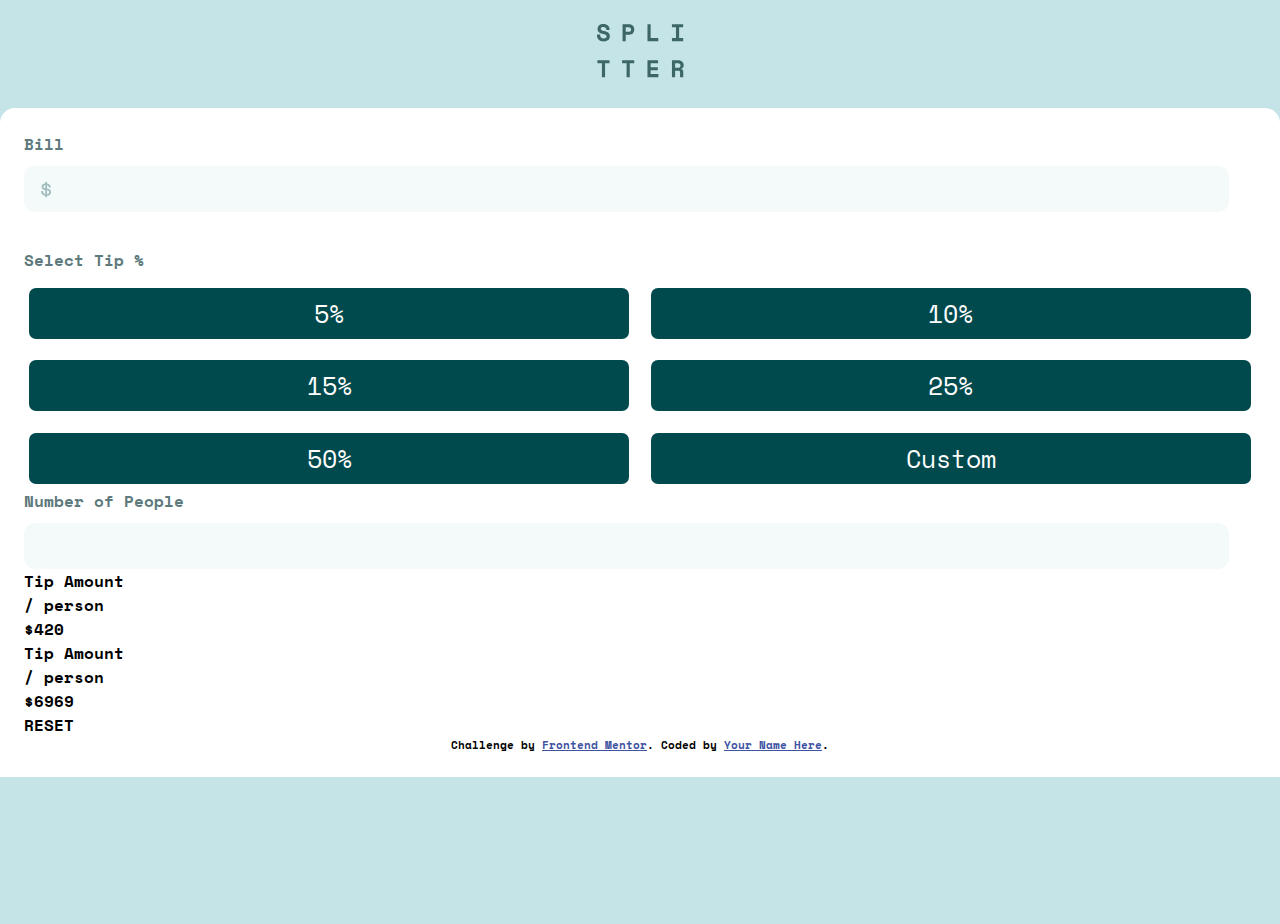
==== frontend mentor/tip calculator/index.html @ 096acacd "added additional styles" ====
<!DOCTYPE html>
<html lang="en">

<head>
  <meta charset="UTF-8">
  <meta name="viewport" content="width=device-width, initial-scale=1.0">
  <!-- displays site properly based on user's device -->

  <link rel="icon" type="image/png" sizes="32x32" href="./images/favicon-32x32.png">

  <title>Frontend Mentor | Tip calculator app</title>

  <!-- Feel free to remove these styles or customise in your own stylesheet 👍 -->
  <style>
    .attribution {
      font-size: 11px;
      text-align: center;
    }

    .attribution a {
      color: hsl(228, 45%, 44%);
    }
    
  </style>
  <link rel="preconnect" href="https://fonts.googleapis.com">
  <link rel="preconnect" href="https://fonts.gstatic.com" crossorigin>
  <link href="https://fonts.googleapis.com/css2?family=Space+Mono:wght@700&display=swap" rel="stylesheet">
  
  <link rel="stylesheet" href="./style.css">
</head>

<body>
  <div class="logo"><img src="./images/logo.svg" alt=""></div>
  
  <div class="container">
    
    <div class="upper">
      <label for="">Bill</label>
      <input class="bill-input" type="number">
      <label for="">Select Tip %</label>
      <div class="buttons">
        <button>5%</button>
        <button>10%</button>
        <button>15%</button>
        <button>25%</button>

        <button>50%</button>
        <button>Custom</button>
      </div>
      <div class="people-section">
        <label for="">Number of People</label>
        <input class="people-input" type="number">
      </div>
    </div>


    <div class="lower">
      <div class="tipAmount"> 
        <div class="text">
          <p>Tip Amount</p>
          <p>/ person </p>
        </div>
        <div class="amount">$420</div>
      </div>
      
      <div class="total">
        <div class="text"> 
          <p>Tip Amount</p>
          <p>/ person </p>
        </div>
        <div class="amount">$6969</div>
        <div class="reset">RESET</div>
      </div>
      


    </div>


  <div class="attribution">
    Challenge by <a href="https://www.frontendmentor.io?ref=challenge" target="_blank">Frontend Mentor</a>.
    Coded by <a href="#">Your Name Here</a>.
  
  </div>
  <!-- <script src="script.js"></script> -->
</body>

</html>
---- frontend mentor/tip calculator/style.css ----
* {
    margin: 0;
    padding: 0;
}

body {
    height: 100vh;
    width: 100%;
    background-color: hsl(185, 41%, 84%);
    font-family: "Space Mono", monospace;
    font-weight: 700;
}

.logo {
    text-align: center;
    margin-top: 1.5rem;
    margin-bottom: 1.5rem;
}

.container {
    background-color: white;
    border-radius: 15px 15px 0 0;
    display: flex;
    flex-direction: column;
    padding: 1.5rem;
}

label {
    color: hsl(186, 14%, 43%);
}

input {
    border: none;
    outline: none;
    background-color: hsl(189, 41%, 97%);
    padding: 5px;
    width: 97%;
    background-position: 17px 15px;
    font-size: 24px;
    text-align: right;
    background-repeat: no-repeat;
    font-family: "Space Mono";
    border-radius: 0.7rem;
    margin-top: 10px;
    /* font-weight: bolder; */
}

.bill-input {
    background-image: url("images/icon-dollar.svg");
    margin-bottom: 36px;
}

.buttons {
    display: grid;
    grid-template-columns: 1fr 1fr;
    margin-top: 0.7rem;
    column-gap: .7rem;
    row-gap: .7rem;
}

button {
    background-color: hsl(183, 100%, 15%);
    margin: 5px;
    border-radius: 7px;
    font-size: 25px;
    font-family: "Space Mono";
    color: white;
    border: none;
    padding: 7px 0;

}
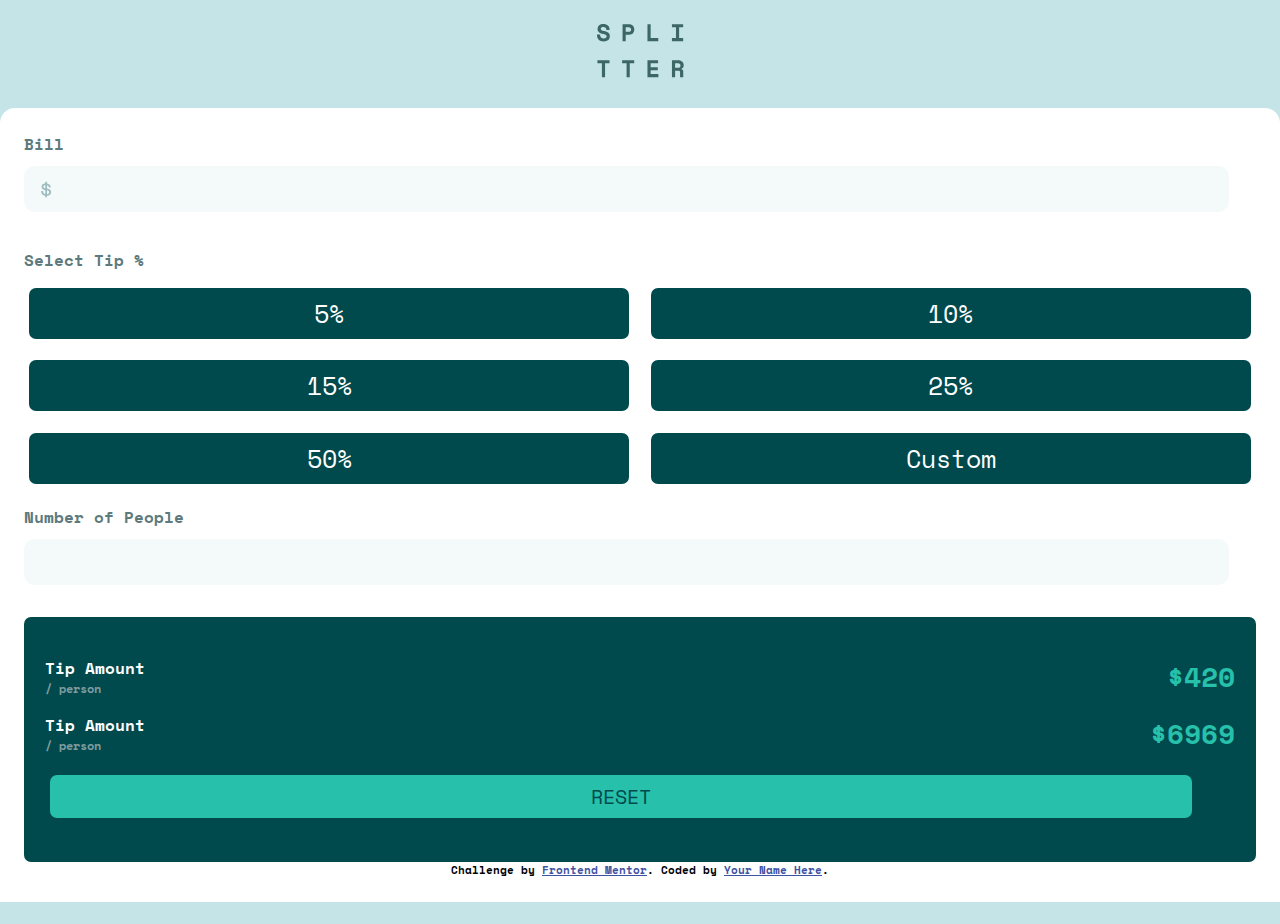
==== commit cb12a118: "mobile almost done" ====
--- a/frontend mentor/tip calculator/index.html
+++ b/frontend mentor/tip calculator/index.html
@@ -55,10 +55,10 @@
 
 
     <div class="lower">
-      <div class="tipAmount"> 
+      <div class="tip-amount"> 
         <div class="text">
           <p>Tip Amount</p>
-          <p>/ person </p>
+          <p class="person">/ person </p>
         </div>
         <div class="amount">$420</div>
       </div>
@@ -66,11 +66,12 @@
       <div class="total">
         <div class="text"> 
           <p>Tip Amount</p>
-          <p>/ person </p>
+          <p class="person">/ person </p>
         </div>
         <div class="amount">$6969</div>
-        <div class="reset">RESET</div>
+        
       </div>
+      <button class="reset">RESET</button>
       
 
 
--- a/frontend mentor/tip calculator/style.css
+++ b/frontend mentor/tip calculator/style.css
@@ -56,6 +56,7 @@
     margin-top: 0.7rem;
     column-gap: .7rem;
     row-gap: .7rem;
+    margin-bottom: 1rem;
 }
 
 button {
@@ -67,5 +68,45 @@
     color: white;
     border: none;
     padding: 7px 0;
+    cursor: pointer;
+}
 
+.people-input {
+    background-image: url(/images/icon-person.svg);
+}
+
+.lower {
+    background-color: hsl(183, 100%, 15%);
+    border-radius: 7px;
+    margin-top: 2rem;
+    color: white;
+    padding: 39px 21px;
+}
+
+.tip-amount,
+.total {
+    display: flex;
+    justify-content: space-between;
+    margin-bottom: 1rem;
+    align-items: center;
+}
+
+.person {
+    color: hsl(184, 14%, 56%);
+    font-size: 12px;
+
+}
+
+.amount {
+    font-size: 28px;
+    color: hsl(172, 67%, 45%);
+}
+
+.reset {
+    text-align: center;
+    font-size: 20px;
+    background-color: hsl(172, 67%, 45%);
+    color: hsl(183, 100%, 15%);
+    width: 96%;
+    /* padding: 9px 0 9px 0; */
 }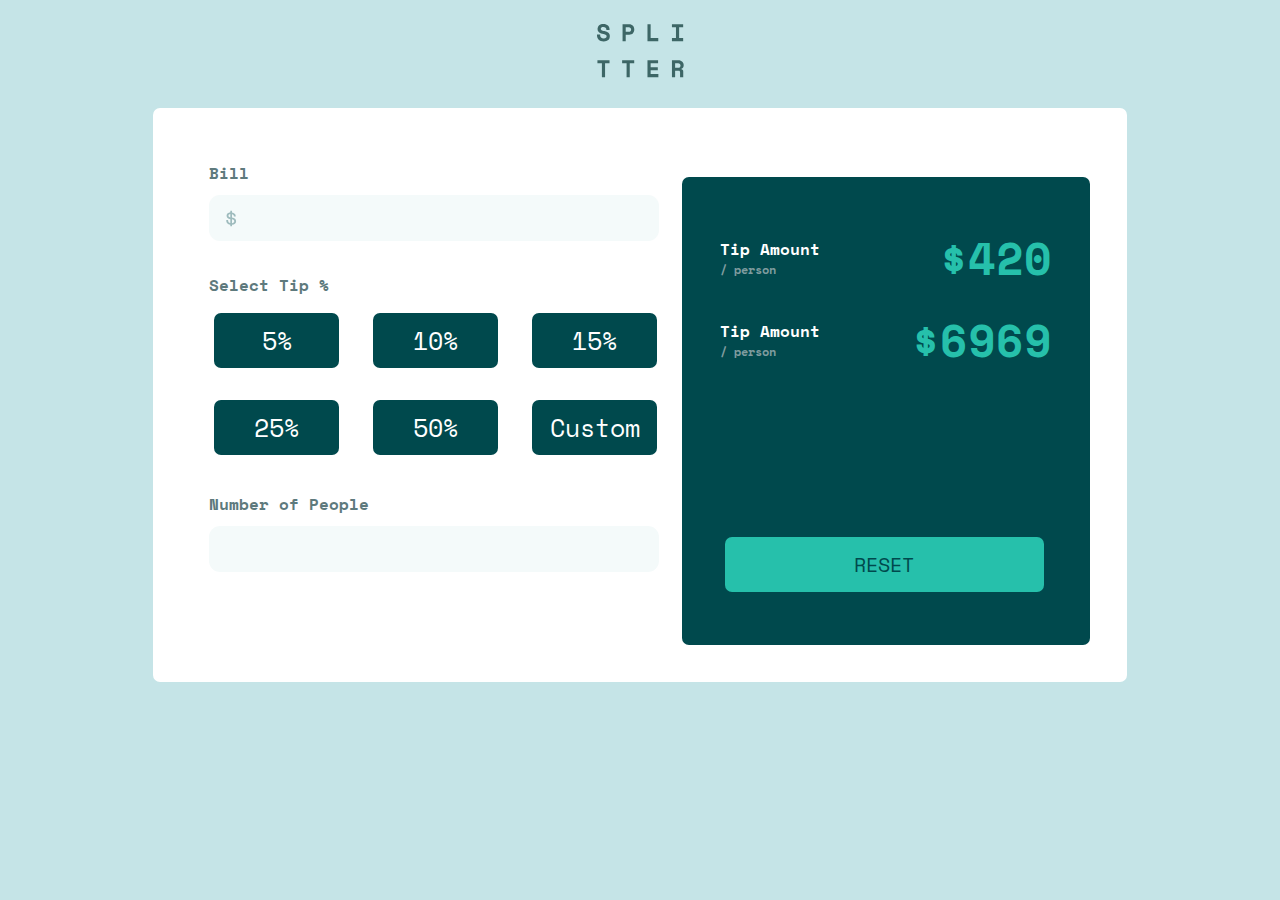
==== commit b2053e30: "portrait layout started" ====
--- a/frontend mentor/tip calculator/index.html
+++ b/frontend mentor/tip calculator/index.html
@@ -1,89 +1,86 @@
 <!DOCTYPE html>
 <html lang="en">
+  <head>
+    <meta charset="UTF-8" />
+    <meta name="viewport" content="width=device-width, initial-scale=1.0" />
+    <!-- displays site properly based on user's device -->
 
-<head>
-  <meta charset="UTF-8">
-  <meta name="viewport" content="width=device-width, initial-scale=1.0">
-  <!-- displays site properly based on user's device -->
+    <link
+      rel="icon"
+      type="image/png"
+      sizes="32x32"
+      href="./images/favicon-32x32.png"
+    />
 
-  <link rel="icon" type="image/png" sizes="32x32" href="./images/favicon-32x32.png">
+    <title>Frontend Mentor | Tip calculator app</title>
 
-  <title>Frontend Mentor | Tip calculator app</title>
+    <!-- Feel free to remove these styles or customise in your own stylesheet 👍 -->
+    <style>
+      .attribution {
+        font-size: 11px;
+        text-align: center;
+      }
 
-  <!-- Feel free to remove these styles or customise in your own stylesheet 👍 -->
-  <style>
-    .attribution {
-      font-size: 11px;
-      text-align: center;
-    }
+      .attribution a {
+        color: hsl(228, 45%, 44%);
+      }
+    </style>
+    <link rel="preconnect" href="https://fonts.googleapis.com" />
+    <link rel="preconnect" href="https://fonts.gstatic.com" crossorigin />
+    <link
+      href="https://fonts.googleapis.com/css2?family=Space+Mono:wght@700&display=swap"
+      rel="stylesheet"
+    />
 
-    .attribution a {
-      color: hsl(228, 45%, 44%);
-    }
-    
-  </style>
-  <link rel="preconnect" href="https://fonts.googleapis.com">
-  <link rel="preconnect" href="https://fonts.gstatic.com" crossorigin>
-  <link href="https://fonts.googleapis.com/css2?family=Space+Mono:wght@700&display=swap" rel="stylesheet">
-  
-  <link rel="stylesheet" href="./style.css">
-</head>
+    <link rel="stylesheet" href="./style.css" />
+  </head>
 
-<body>
-  <div class="logo"><img src="./images/logo.svg" alt=""></div>
-  
-  <div class="container">
-    
-    <div class="upper">
-      <label for="">Bill</label>
-      <input class="bill-input" type="number">
-      <label for="">Select Tip %</label>
-      <div class="buttons">
-        <button>5%</button>
-        <button>10%</button>
-        <button>15%</button>
-        <button>25%</button>
+  <body>
+    <div class="logo"><img src="./images/logo.svg" alt="" /></div>
 
-        <button>50%</button>
-        <button>Custom</button>
+    <div class="container">
+      <div class="upper">
+        <label for="">Bill</label>
+        <input class="bill-input" type="number" />
+        <label for="">Select Tip %</label>
+        <div class="buttons">
+          <button>5%</button>
+          <button>10%</button>
+          <button>15%</button>
+          <button>25%</button>
+
+          <button>50%</button>
+          <button>Custom</button>
+        </div>
+        <div class="people-section">
+          <label for="">Number of People</label>
+          <input class="people-input" type="number" />
+        </div>
       </div>
-      <div class="people-section">
-        <label for="">Number of People</label>
-        <input class="people-input" type="number">
+
+      <div class="lower">
+        <div class="tip-amount">
+          <div class="text">
+            <p>Tip Amount</p>
+            <p class="person">/ person</p>
+          </div>
+          <div class="amount">$420</div>
+        </div>
+
+        <div class="total">
+          <div class="text">
+            <p>Tip Amount</p>
+            <p class="person">/ person</p>
+          </div>
+          <div class="amount">$6969</div>
+        </div>
+        <button class="reset">RESET</button>
       </div>
+
+      <!-- <div class="attribution">
+    Challenge by <a href="https://www.frontendmentor.io?ref=challenge" target="_blank">Frontend Mentor</a>.
+    Coded by <a href="#">Your Name Here</a>. -->
     </div>
-
-
-    <div class="lower">
-      <div class="tip-amount"> 
-        <div class="text">
-          <p>Tip Amount</p>
-          <p class="person">/ person </p>
-        </div>
-        <div class="amount">$420</div>
-      </div>
-      
-      <div class="total">
-        <div class="text"> 
-          <p>Tip Amount</p>
-          <p class="person">/ person </p>
-        </div>
-        <div class="amount">$6969</div>
-        
-      </div>
-      <button class="reset">RESET</button>
-      
-
-
-    </div>
-
-
-  <div class="attribution">
-    Challenge by <a href="https://www.frontendmentor.io?ref=challenge" target="_blank">Frontend Mentor</a>.
-    Coded by <a href="#">Your Name Here</a>.
-  
-  </div>
-  <!-- <script src="script.js"></script> -->
-</body>
-
-</html>+    <!-- <script src="script.js"></script> -->
+  </body>
+</html>
--- a/frontend mentor/tip calculator/style.css
+++ b/frontend mentor/tip calculator/style.css
@@ -109,4 +109,85 @@
     color: hsl(183, 100%, 15%);
     width: 96%;
     /* padding: 9px 0 9px 0; */
+}
+
+@media only screen and (min-width:1000px) {
+
+    body {
+        display: flex;
+        flex-direction: column;
+        align-items: center;
+    }
+
+    .container {
+        width: 900px;
+        flex-direction: row;
+        border-radius: 7px;
+        padding: 2.3rem;
+        height: 500px;
+        justify-content: space-between;
+    }
+
+    /* input {} */
+
+    .upper {
+        margin-top: 1rem;
+        margin-left: 1.2rem;
+        /* display: flex;
+        flex-direction: column; */
+        /* margin-bottom: 3.2rem; */
+    }
+
+    .bill-input {
+        margin-bottom: 2rem;
+
+    }
+
+    .people-input {
+        margin-bottom: 2rem;
+    }
+
+    .buttons {
+        grid-template-columns: 135px 135px 135px;
+        row-gap: 1.4rem;
+        column-gap: 1.5em;
+        margin-bottom: 2rem;
+    }
+
+    button {
+        height: 55px;
+
+    }
+
+    .lower {
+        /* width: auto; */
+        padding: 48px 38px;
+        margin-left: 20px;
+        display: flex;
+        flex-direction: column;
+        align-content: space-between;
+        width: 400px;
+    }
+
+    .amount {
+        font-size: 45px;
+    }
+
+    .upper {}
+
+    .reset {
+        margin-top: auto;
+    }
+
+
+
+
+
+
+
+
+
+
+
+
 }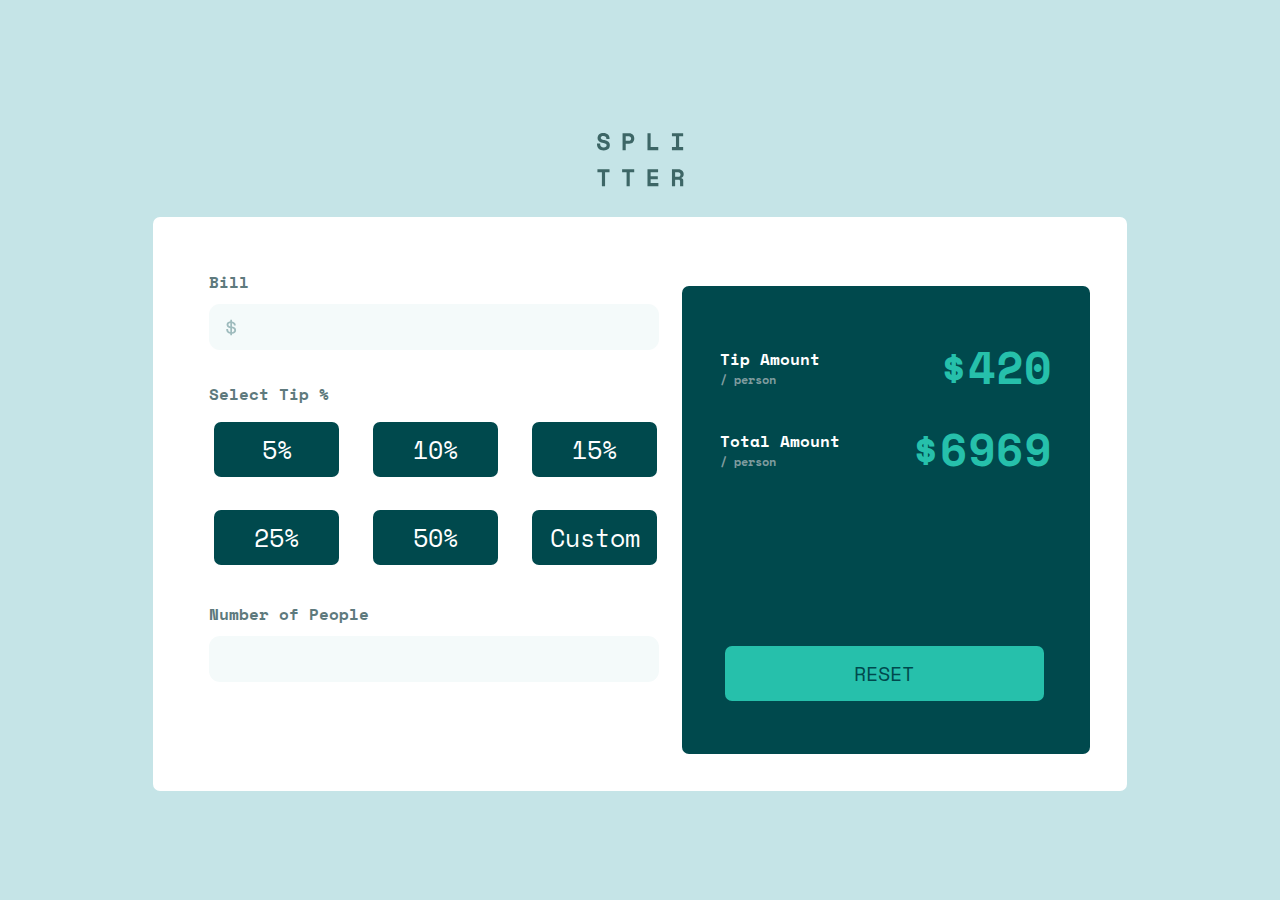
==== commit 3c49ed66: "fixed html" ====
--- a/frontend mentor/tip calculator/index.html
+++ b/frontend mentor/tip calculator/index.html
@@ -69,7 +69,7 @@
 
         <div class="total">
           <div class="text">
-            <p>Tip Amount</p>
+            <p>Total Amount</p>
             <p class="person">/ person</p>
           </div>
           <div class="amount">$6969</div>
--- a/frontend mentor/tip calculator/style.css
+++ b/frontend mentor/tip calculator/style.css
@@ -117,6 +117,9 @@
         display: flex;
         flex-direction: column;
         align-items: center;
+        justify-content: center;
+
+
     }
 
     .container {
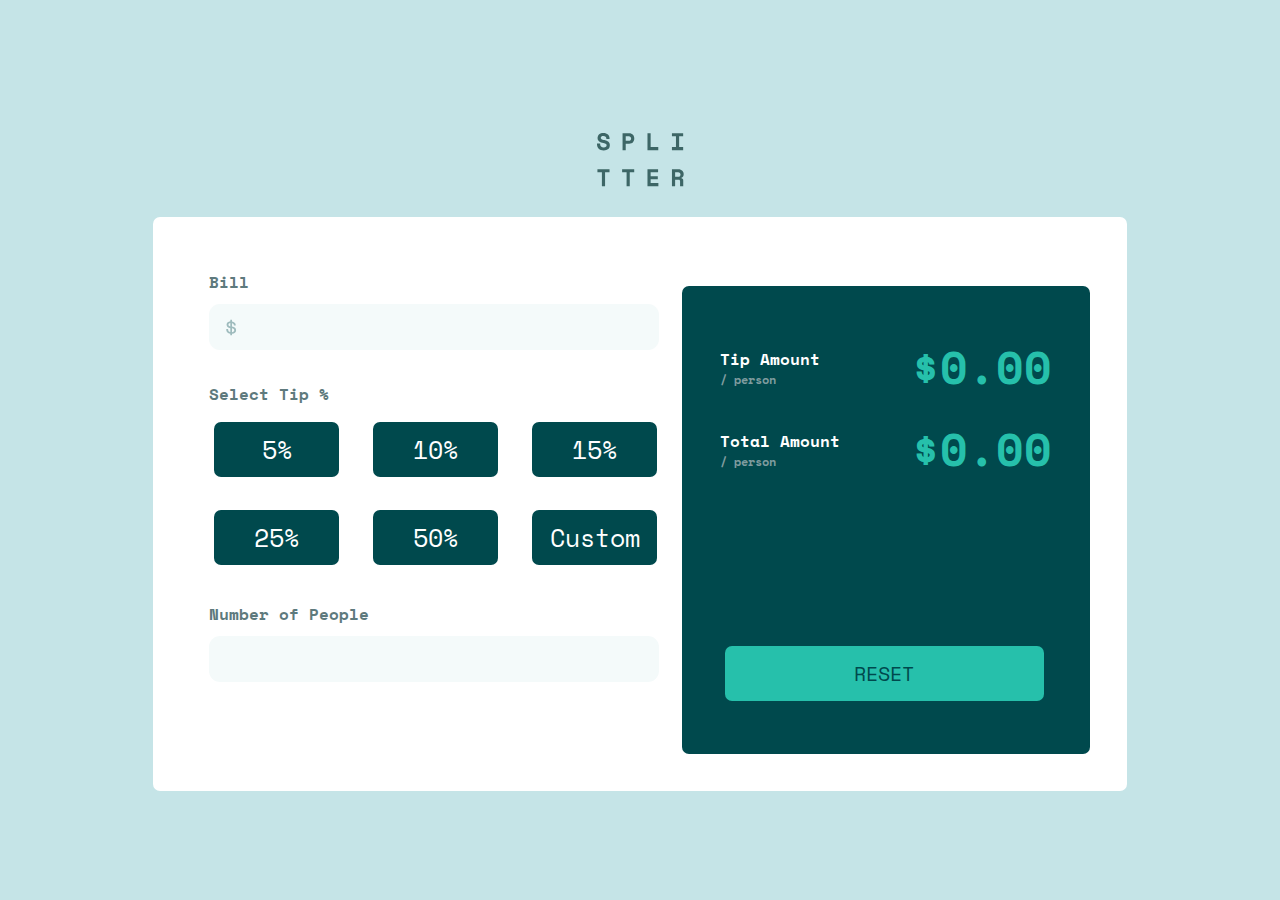
==== commit ba584352: "more changes" ====
--- a/frontend mentor/tip calculator/index.html
+++ b/frontend mentor/tip calculator/index.html
@@ -33,6 +33,7 @@
     />
 
     <link rel="stylesheet" href="./style.css" />
+    <script src="script.js"></script>
   </head>
 
   <body>
@@ -42,15 +43,14 @@
       <div class="upper">
         <label for="">Bill</label>
         <input class="bill-input" type="number" />
-        <label for="">Select Tip %</label>
+        <label class="custom" for="">Select Tip %</label>
         <div class="buttons">
-          <button>5%</button>
-          <button>10%</button>
-          <button>15%</button>
-          <button>25%</button>
-
-          <button>50%</button>
-          <button>Custom</button>
+          <button class="button">5%</button>
+          <button class="button">10%</button>
+          <button class="button">15%</button>
+          <button class="button">25%</button>
+          <button class="button">50%</button>
+          <button class="custom">Custom</button>
         </div>
         <div class="people-section">
           <label for="">Number of People</label>
@@ -64,7 +64,7 @@
             <p>Tip Amount</p>
             <p class="person">/ person</p>
           </div>
-          <div class="amount">$420</div>
+          <div class="amount" id="tip-amount">$0.00</div>
         </div>
 
         <div class="total">
@@ -72,15 +72,15 @@
             <p>Total Amount</p>
             <p class="person">/ person</p>
           </div>
-          <div class="amount">$6969</div>
+          <div class="amount" id="total-amount">$0.00</div>
         </div>
-        <button class="reset">RESET</button>
+        <button class="reset" id="reset">RESET</button>
       </div>
 
       <!-- <div class="attribution">
     Challenge by <a href="https://www.frontendmentor.io?ref=challenge" target="_blank">Frontend Mentor</a>.
     Coded by <a href="#">Your Name Here</a>. -->
     </div>
-    <!-- <script src="script.js"></script> -->
+    <script src="script.js"></script>
   </body>
 </html>
--- a/frontend mentor/tip calculator/style.css
+++ b/frontend mentor/tip calculator/style.css
@@ -176,7 +176,7 @@
         font-size: 45px;
     }
 
-    .upper {}
+    /* .upper {} */
 
     .reset {
         margin-top: auto;
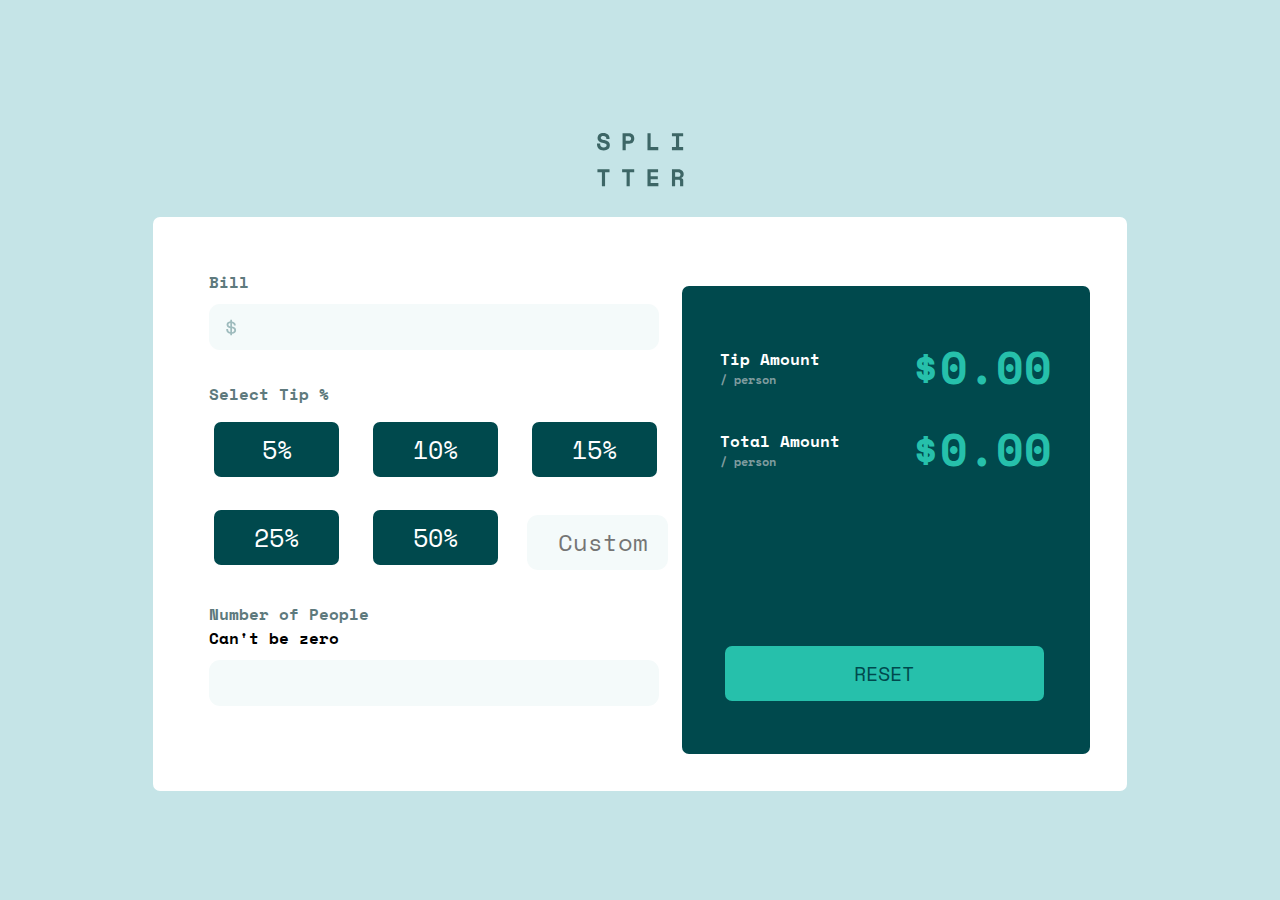
==== commit 7a7686b2: "html and js changes" ====
--- a/frontend mentor/tip calculator/index.html
+++ b/frontend mentor/tip calculator/index.html
@@ -50,10 +50,11 @@
           <button class="button">15%</button>
           <button class="button">25%</button>
           <button class="button">50%</button>
-          <button class="custom">Custom</button>
+          <input type="number" name="custom" id="custom" placeholder="Custom" />
         </div>
         <div class="people-section">
           <label for="">Number of People</label>
+          <p id="error-msg">Can't be zero</p>
           <input class="people-input" type="number" />
         </div>
       </div>
@@ -74,7 +75,7 @@
           </div>
           <div class="amount" id="total-amount">$0.00</div>
         </div>
-        <button class="reset" id="reset">RESET</button>
+        <button class="reset" id="reset" disabled>RESET</button>
       </div>
 
       <!-- <div class="attribution">
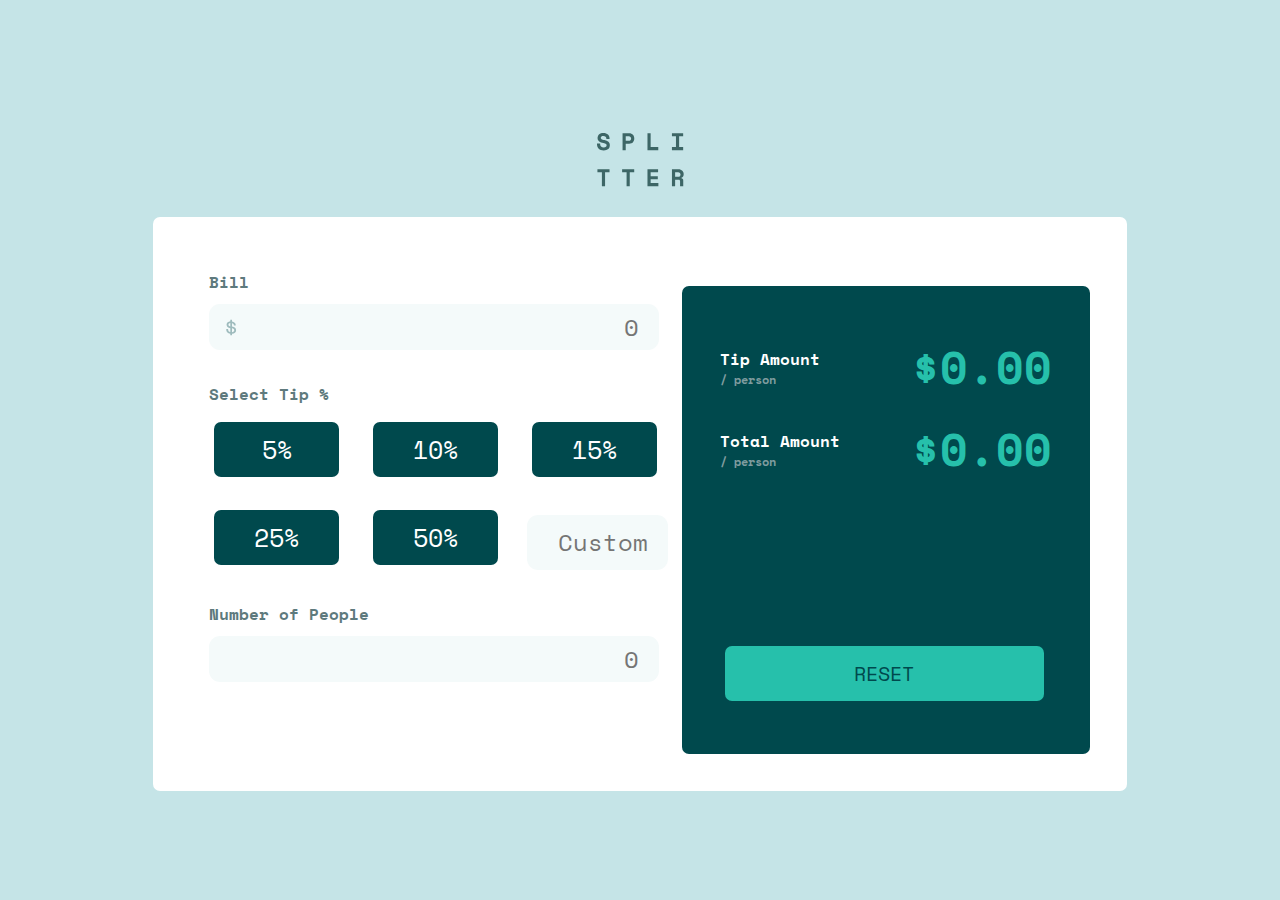
==== commit 128addbc: "to do : amount display" ====
--- a/frontend mentor/tip calculator/index.html
+++ b/frontend mentor/tip calculator/index.html
@@ -33,7 +33,7 @@
     />
 
     <link rel="stylesheet" href="./style.css" />
-    <script src="script.js"></script>
+    <!-- <script src="script.js"></script> -->
   </head>
 
   <body>
@@ -42,20 +42,25 @@
     <div class="container">
       <div class="upper">
         <label for="">Bill</label>
-        <input class="bill-input" type="number" />
+        <input
+          class="bill-input"
+          id="bill-input"
+          type="number"
+          placeholder="0"
+        />
         <label class="custom" for="">Select Tip %</label>
         <div class="buttons">
-          <button class="button">5%</button>
-          <button class="button">10%</button>
-          <button class="button">15%</button>
-          <button class="button">25%</button>
-          <button class="button">50%</button>
+          <button class="tip-button">5%</button>
+          <button class="tip-button">10%</button>
+          <button class="tip-button">15%</button>
+          <button class="tip-button">25%</button>
+          <button class="tip-button">50%</button>
           <input type="number" name="custom" id="custom" placeholder="Custom" />
         </div>
         <div class="people-section">
           <label for="">Number of People</label>
           <p id="error-msg">Can't be zero</p>
-          <input class="people-input" type="number" />
+          <input class="people-input" type="number" placeholder="0" />
         </div>
       </div>
 
--- a/frontend mentor/tip calculator/style.css
+++ b/frontend mentor/tip calculator/style.css
@@ -182,6 +182,13 @@
         margin-top: auto;
     }
 
+    #error-msg {
+        position: absolute;
+        top: -20px;
+        right: 0;
+        color: rgb(252, 125, 125);
+        visibility: hidden;
+    }
 
 
 
